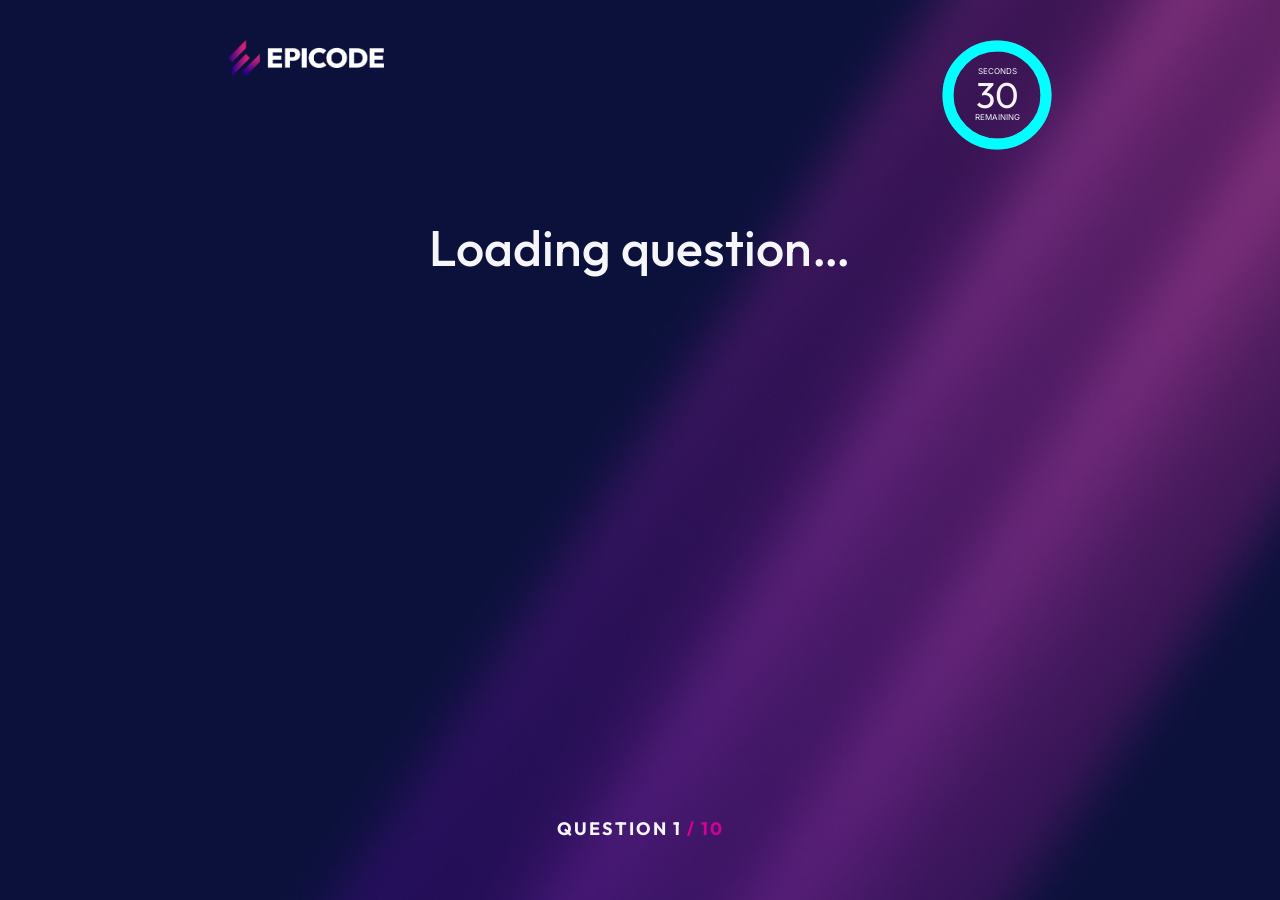
==== quiz.html @ 67fc66e5 "first commit" ====
<!DOCTYPE html>
<html lang="en">

<head>
    <meta charset="UTF-8">
    <meta name="viewport" content="width=device-width, initial-scale=1.0">

    <title>Quiz | EPICODE Benchmark</title>

    <link rel="stylesheet" href="./css/global.css">
    <link rel="stylesheet" href="./css/quiz.css">

    <!-- carico prima le domande e il timer, poi il quiz -->
    <script src="./js/questions.js" defer></script>
    <script src="./js/timer.js" defer></script>
    <script src="./js/quiz.js" defer></script>
</head>

<body>

    <div class="page quiz-page">

        <header class="site-header quiz-header">

            <img class="logo" src="./assets/epicode_logo.png" alt="EPICODE">

            <!-- timer circolare realizzato con SVG -->
            <div class="timer" role="timer" aria-label="Time remaining">

                <svg class="timer-ring" viewBox="0 0 110 110" aria-hidden="true">

                    <!-- cerchio di sfondo del timer -->
                    <circle
                        class="timer-track"
                        cx="55"
                        cy="55"
                        r="49">
                    </circle>

                    <!-- cerchio che cambia durante il conto alla rovescia -->
                    <circle
                        class="timer-progress"
                        id="timer-progress"
                        cx="55"
                        cy="55"
                        r="49">
                    </circle>

                </svg>

                <div class="timer-content">
                    <span class="timer-caption">SECONDS</span>
                    <span class="timer-seconds" id="timer-seconds">30</span>
                    <span class="timer-caption">REMAINING</span>
                </div>

            </div>

        </header>


        <main class="quiz-main">

            <h1 id="question-text" class="question">
                Loading question…
            </h1>

            <div
                class="answers"
                id="answers-container"
                role="group"
                aria-label="Choose one answer">
            </div>

            <p class="question-progress">
                QUESTION
                <span id="question-current">1</span>
                <span class="total">
                    / <span id="question-total">10</span>
                </span>
            </p>

        </main>

    </div>

</body>
</html>
---- css/global.css ----
/* FONT DEL SITO */

/* font  imposrtati da Google Fonts */
@import url('https://fonts.googleapis.com/css2?family=Inter:wght@400;500;600;700&family=Outfit:wght@400;500;600;700;800&display=swap');


/* VARIABILI GLOBALI §(di tutti i documenti) */

/* :root collegando il file alle pagine HTML, tutte potranno utilizzare gli stessi colori.
I due trattini -- servono per creare una variabile.
Con var() posso richiamarla nel CSS. */

:root {
    --text: #f5f5fa;
    --cyan: #00ffff;
    --pink: #d20094;
    --purple: #900080;
    --background: #0b103c;
    --content-width: 824px;
}


/* IMPOSTAZIONI GENERALI */

/* il simbolo * seleziona tutti gli elementi */
* {
    box-sizing: border-box;
}

html {
    min-height: 100%;
}

body {
    /* elimino i margini predefiniti */
    margin: 0;

    /* altezza minima pari alla finestra del browser */
    min-height: 100vh;

    /* imposto colore e immagine di sfondo:
       center = immagine centrata
       cover = copre tutto lo spazio
       no-repeat = non si ripete
       fixed = rimane fissa durante lo scroll */
    background: var(--background) url('../assets/bg.jpg') center center / cover no-repeat fixed;

    /* richiamo il colore del testo da :root */
    color: var(--text);

    /* font principale del sito */
    font-family: 'Inter', Arial, sans-serif;
    font-size: 16px;
}


/* PULSANTI E INPUT */

button,
input {
    /* prendono il font dall'elemento genitore */
    font: inherit;
}

button {
    /* il cursore diventa la manina che indica */
    cursor: pointer;
}

/* quando navigo con il cursore, evidenzio il pulsante o il campo selezionato */
button:focus-visible,
input:focus-visible {
    outline: 3px solid var(--cyan);
    outline-offset: 4px;
}


/* TITOLI E PARAGRAFI */

h1,
h2,
h3,
p {
    margin-top: 0;
}

h1,
h2,
h3 {
    font-family: 'Outfit', Arial, sans-serif;
}


/* CONTENITORE PRINCIPALE */

.page {
    width: calc(100% - 48px);

    /* non supera la larghezza impostata in :root */
    max-width: var(--content-width);

    /* centro il contenitore orizzontalmente */
    margin: 0 auto;

    min-height: 100vh;
}


/* HEADER E LOGO */

.site-header {
    padding-top: 40px;
}

.logo {
    display: block;
    width: 156px;
    height: auto;
}




/* PULSANTE PRINCIPALE */

.primary-button {
    border: none;
    padding: 17px 35px;
    min-width: 220px;
    min-height: 64px;

    color: #10123c;
    background: var(--cyan);

    font-weight: 800;
    font-size: 20px;

    /* creo l'effetto neon con due ombre */
    box-shadow:
        0 0 12px rgba(0, 255, 255, .5),
        0 0 28px rgba(0, 255, 255, .35);

    /* rendo graduale il movimento e la luminosità */
    transition:
        transform .2s ease,
        box-shadow .2s ease;
}


/* EFFETTO AL PASSAGGIO DEL MOUSE */

/* applico l'effetto solo se il pulsante è attivo */
.primary-button:hover:not(:disabled) {
    transform: translateY(-2px);

    /* aumento la luminosità */
    box-shadow:
        0 0 18px rgba(0, 255, 255, .65),
        0 0 40px rgba(0, 255, 255, .45);
}


/* PULSANTE DISABILITATO */

.primary-button:disabled {
    /* rendo il pulsante meno visibile */
    opacity: .5;

    /* indico che non può essere cliccato */
    cursor: not-allowed;

    /* elimino l'effetto neon */
    box-shadow: none;
}
---- css/quiz.css ----
/* PAGINA QUIZ */

.quiz-page {
    display: flex;
    flex-direction: column;
}


/* HEADER */

.quiz-header {
    display: flex;
    align-items: flex-start;
    justify-content: space-between;
}


/* TIMER */

.timer {
    /* posizioniamo il testo dentro il timer */
    position: relative;

    width: 110px;
    height: 110px;

    /* evitiamo modifiche di dimensioniw */
    flex: none;

    margin-top: 0;
}


/* CERCHIO DEL TIMER */

.timer-ring {
    width: 100%;
    height: 100%;

    /* facciamo partire il cerchio dall'alto */
    transform: rotate(-90deg);
}


/*  proprietà comuni ai due cerchi */
.timer-track,
.timer-progress {
    /* nessun riempimento dei cerchi */
    fill: none;

    /* spessore del bordo */
    stroke-width: 11;
}


/* CERCHIO SULLOSFONDO */

.timer-track {
    /* colore del cerchio con trasparenza */
    stroke: rgba(244, 184, 239, .42);
}


/* CERCHIO CHE INDICA IL TEMPO */

.timer-progress {
    stroke: var(--cyan);

    /* imposto le estremità della linea */
    stroke-linecap: butt;

    /* rendo graduale il movimento del cerchio */
    transition: stroke-dashoffset .35s linear;
}


/* TESTO DENTRO IL TIMER */

.timer-content {
    position: absolute;

    /* imposto tutti i lati a 0 per occupare il contenitore */
    top: 0;
    right: 0;
    bottom: 0;
    left: 0;

    display: flex;
    flex-direction: column;
    align-items: center;
    justify-content: center;
}


/* SCRITTE SECONDS E REMAINING */

.timer-caption {
    font-size: 8px;
    line-height: 1.2;
}


/* NUMERO DEI SECONDI */

.timer-seconds {
    font-family: 'Outfit', sans-serif;
    font-size: 36px;
    font-weight: 400;
    line-height: 1;
}


/* CONTENUTO PRINCIPALE DEL QUIZ */

.quiz-main {
    width: 100%;

    /* occupo lo spazio disponibile nella pagina */
    flex: 1;

    display: flex;
    flex-direction: column;
    justify-content: space-between;
    align-items: center;

    padding: 72px 0 60px;
}


/* TESTO DELLA DOMANDA */

.question {
    max-width: 690px;
    min-height: 125px;

    margin: 0 0 56px;
    text-align: center;

    /* adatto la dimensione del testo allo schermo */
    font-size: clamp(33px, 5vw, 50px);

    font-weight: 500;
    line-height: 1.04;

    /* mando a capo anche parole molto lunghe */
    overflow-wrap: anywhere;
}


/* CONTENITORE DELLE RISPOSTE */

.answers {
    width: 100%;
    max-width: 720px;

    /* griglia di due colonne */
    display: grid;

    /*  due colonne della stessa larghezza */
    grid-template-columns: repeat(2, minmax(0, 1fr));

    gap: 20px 40px;

    margin-bottom: auto;
}


/* PULSANTI DELLE RISPOSTE */

.answer-button {
    display: flex;
    align-items: center;
    justify-content: center;

    min-height: 70px;
    padding: 14px 18px;

    border: 3px solid rgba(255, 255, 255, .64);
    border-radius: 60px;

    background: rgba(255, 255, 255, .09);
    color: #fff;

    text-align: center;
    font-weight: 700;
    font-size: 15px;

    /* mando a capo il testo se è troppo lungo */
    overflow-wrap: anywhere;

    /* rendo graduali le modifiche grafiche */
    transition:
        background .15s,
        border-color .15s,
        transform .15s;
}


/* RISPOSTA SELEZIONATA */

/* cambio il colore quando passo con il mouse
   oppure quando seleziono una risposta */

.answer-button:hover:not(:disabled),
.answer-button.selected {
    /* creo una sfumatura dal rosa al viola */
    background: linear-gradient(120deg, var(--pink), var(--purple));

    border-color: rgba(255, 255, 255, .8);
}


/* RISPOSTA DISABILITATA */

.answer-button:disabled {
    cursor: default;
}


/* NUMERO DELLA DOMANDA */

.question-progress {
    margin: 80px 0 0;

    font-family: 'Outfit', sans-serif;
    font-size: 18px;
    font-weight: 700;
    letter-spacing: 2px;
}


/* NUMERO TOTALE DELLE DOMANDE */

.question-progress .total {
    color: var(--pink);
}
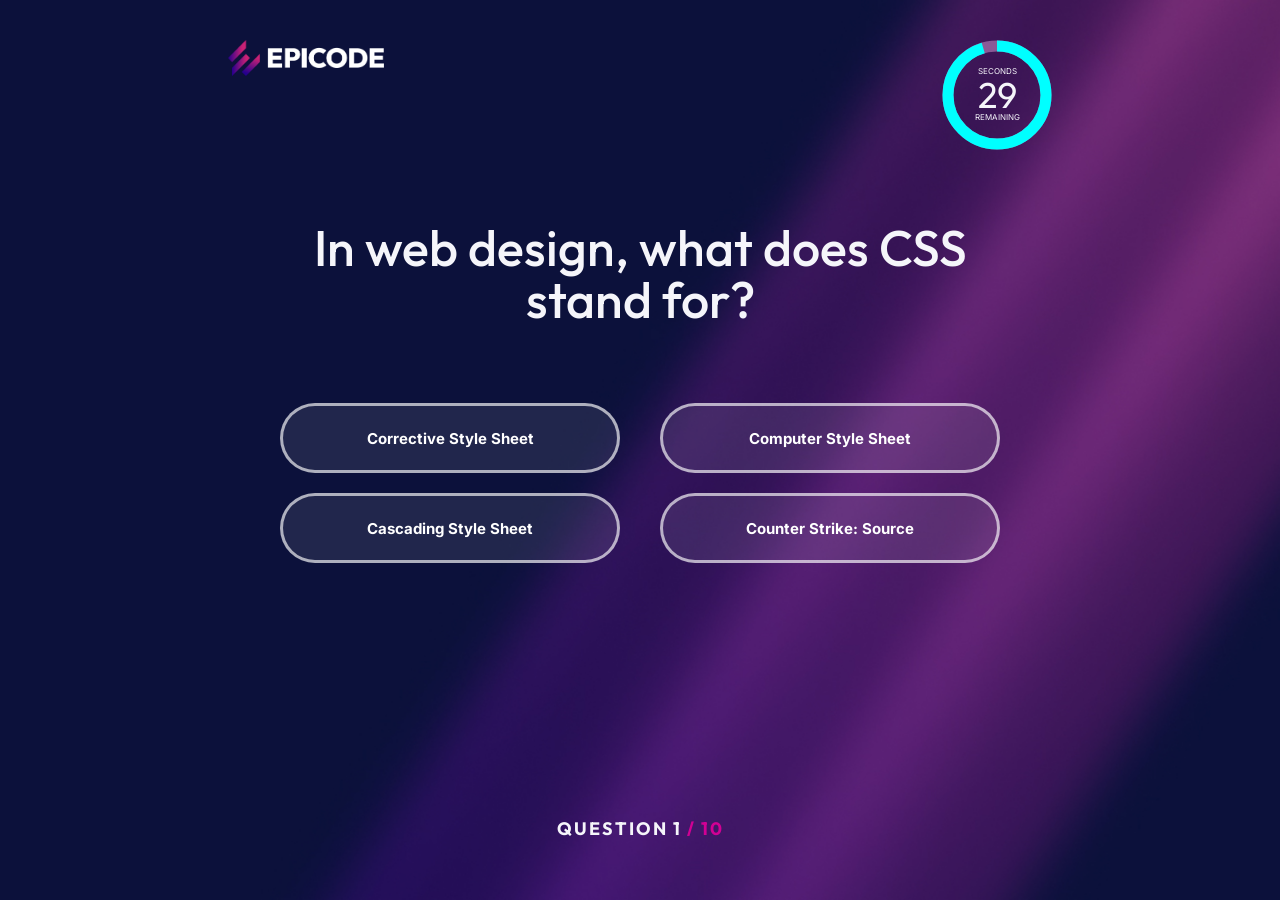
==== commit a1ba2f7f: "pulizia: commenti, console.log e .DS_Store" ====
--- a/quiz.html
+++ b/quiz.html
@@ -1,4 +1,3 @@
-
 <!DOCTYPE html>
 <html lang="en">
 
@@ -30,7 +29,6 @@
 
                 <svg class="timer-ring" viewBox="0 0 110 110" aria-hidden="true">
 
-                    <!-- cerchio di sfondo del timer -->
                     <circle
                         class="timer-track"
                         cx="55"
--- a/css/global.css
+++ b/css/global.css
@@ -1,15 +1,11 @@
 
 /* FONT DEL SITO */
 
-/* font  imposrtati da Google Fonts */
 @import url('https://fonts.googleapis.com/css2?family=Inter:wght@400;500;600;700&family=Outfit:wght@400;500;600;700;800&display=swap');
 
 
-/* VARIABILI GLOBALI §(di tutti i documenti) */
+/* VARIABILI GLOBALI */
 
-/* :root collegando il file alle pagine HTML, tutte potranno utilizzare gli stessi colori.
-I due trattini -- servono per creare una variabile.
-Con var() posso richiamarla nel CSS. */
 
 :root {
     --text: #f5f5fa;
@@ -23,7 +19,6 @@
 
 /* IMPOSTAZIONI GENERALI */
 
-/* il simbolo * seleziona tutti gli elementi */
 * {
     box-sizing: border-box;
 }
@@ -33,23 +28,14 @@
 }
 
 body {
-    /* elimino i margini predefiniti */
     margin: 0;
 
-    /* altezza minima pari alla finestra del browser */
     min-height: 100vh;
 
-    /* imposto colore e immagine di sfondo:
-       center = immagine centrata
-       cover = copre tutto lo spazio
-       no-repeat = non si ripete
-       fixed = rimane fissa durante lo scroll */
     background: var(--background) url('../assets/bg.jpg') center center / cover no-repeat fixed;
 
-    /* richiamo il colore del testo da :root */
     color: var(--text);
 
-    /* font principale del sito */
     font-family: 'Inter', Arial, sans-serif;
     font-size: 16px;
 }
@@ -59,16 +45,14 @@
 
 button,
 input {
-    /* prendono il font dall'elemento genitore */
     font: inherit;
 }
 
 button {
-    /* il cursore diventa la manina che indica */
     cursor: pointer;
 }
 
-/* quando navigo con il cursore, evidenzio il pulsante o il campo selezionato */
+/* evidenzio l'elemento attivo quando si naviga da tastiera */
 button:focus-visible,
 input:focus-visible {
     outline: 3px solid var(--cyan);
@@ -97,10 +81,8 @@
 .page {
     width: calc(100% - 48px);
 
-    /* non supera la larghezza impostata in :root */
     max-width: var(--content-width);
 
-    /* centro il contenitore orizzontalmente */
     margin: 0 auto;
 
     min-height: 100vh;
@@ -120,8 +102,6 @@
 }
 
 
-
-
 /* PULSANTE PRINCIPALE */
 
 .primary-button {
@@ -136,12 +116,10 @@
     font-weight: 800;
     font-size: 20px;
 
-    /* creo l'effetto neon con due ombre */
     box-shadow:
         0 0 12px rgba(0, 255, 255, .5),
         0 0 28px rgba(0, 255, 255, .35);
 
-    /* rendo graduale il movimento e la luminosità */
     transition:
         transform .2s ease,
         box-shadow .2s ease;
@@ -150,11 +128,9 @@
 
 /* EFFETTO AL PASSAGGIO DEL MOUSE */
 
-/* applico l'effetto solo se il pulsante è attivo */
 .primary-button:hover:not(:disabled) {
     transform: translateY(-2px);
 
-    /* aumento la luminosità */
     box-shadow:
         0 0 18px rgba(0, 255, 255, .65),
         0 0 40px rgba(0, 255, 255, .45);
@@ -164,12 +140,30 @@
 /* PULSANTE DISABILITATO */
 
 .primary-button:disabled {
-    /* rendo il pulsante meno visibile */
     opacity: .5;
 
-    /* indico che non può essere cliccato */
     cursor: not-allowed;
 
-    /* elimino l'effetto neon */
     box-shadow: none;
 }
+
+
+/* RESPONSIVE */
+
+@media (max-width: 600px) {
+    .page {
+        width: calc(100% - 36px);
+    }
+
+    .site-header {
+        padding-top: 26px;
+    }
+
+    .logo {
+        width: 136px;
+    }
+
+    .primary-button {
+        min-height: 56px;
+    }
+}
--- a/css/quiz.css
+++ b/css/quiz.css
@@ -19,13 +19,11 @@
 /* TIMER */
 
 .timer {
-    /* posizioniamo il testo dentro il timer */
     position: relative;
 
     width: 110px;
     height: 110px;
 
-    /* evitiamo modifiche di dimensioniw */
     flex: none;
 
     margin-top: 0;
@@ -43,21 +41,18 @@
 }
 
 
-/*  proprietà comuni ai due cerchi */
+/* PROPRIETÀ COMUNI AI DUE CERCHI */
 .timer-track,
 .timer-progress {
-    /* nessun riempimento dei cerchi */
     fill: none;
 
-    /* spessore del bordo */
     stroke-width: 11;
 }
 
 
-/* CERCHIO SULLOSFONDO */
+/* CERCHIO DI SFONDO */
 
 .timer-track {
-    /* colore del cerchio con trasparenza */
     stroke: rgba(244, 184, 239, .42);
 }
 
@@ -67,10 +62,8 @@
 .timer-progress {
     stroke: var(--cyan);
 
-    /* imposto le estremità della linea */
     stroke-linecap: butt;
 
-    /* rendo graduale il movimento del cerchio */
     transition: stroke-dashoffset .35s linear;
 }
 
@@ -80,7 +73,6 @@
 .timer-content {
     position: absolute;
 
-    /* imposto tutti i lati a 0 per occupare il contenitore */
     top: 0;
     right: 0;
     bottom: 0;
@@ -116,7 +108,6 @@
 .quiz-main {
     width: 100%;
 
-    /* occupo lo spazio disponibile nella pagina */
     flex: 1;
 
     display: flex;
@@ -137,7 +128,6 @@
     margin: 0 0 56px;
     text-align: center;
 
-    /* adatto la dimensione del testo allo schermo */
     font-size: clamp(33px, 5vw, 50px);
 
     font-weight: 500;
@@ -154,10 +144,8 @@
     width: 100%;
     max-width: 720px;
 
-    /* griglia di due colonne */
     display: grid;
 
-    /*  due colonne della stessa larghezza */
     grid-template-columns: repeat(2, minmax(0, 1fr));
 
     gap: 20px 40px;
@@ -186,10 +174,8 @@
     font-weight: 700;
     font-size: 15px;
 
-    /* mando a capo il testo se è troppo lungo */
     overflow-wrap: anywhere;
 
-    /* rendo graduali le modifiche grafiche */
     transition:
         background .15s,
         border-color .15s,
@@ -199,12 +185,10 @@
 
 /* RISPOSTA SELEZIONATA */
 
-/* cambio il colore quando passo con il mouse
-   oppure quando seleziono una risposta */
+/* stesso stile per hover e risposta selezionata */
 
 .answer-button:hover:not(:disabled),
 .answer-button.selected {
-    /* creo una sfumatura dal rosa al viola */
     background: linear-gradient(120deg, var(--pink), var(--purple));
 
     border-color: rgba(255, 255, 255, .8);
@@ -235,3 +219,45 @@
 .question-progress .total {
     color: var(--pink);
 }
+
+
+/* RESPONSIVE */
+
+@media (max-width: 650px) {
+    .timer {
+        width: 83px;
+        height: 83px;
+    }
+
+    .timer-seconds {
+        font-size: 27px;
+    }
+
+    .timer-caption {
+        font-size: 7px;
+    }
+
+    .quiz-main {
+        padding-top: 90px;
+        padding-bottom: 30px;
+    }
+
+    .question {
+        min-height: auto;
+        margin-bottom: 40px;
+    }
+
+    .answers {
+        /* su smartphone dispongo le risposte in una colonna */
+        grid-template-columns: 1fr;
+        gap: 14px;
+    }
+
+    .answer-button {
+        min-height: 62px;
+    }
+
+    .question-progress {
+        margin-top: 65px;
+    }
+}
